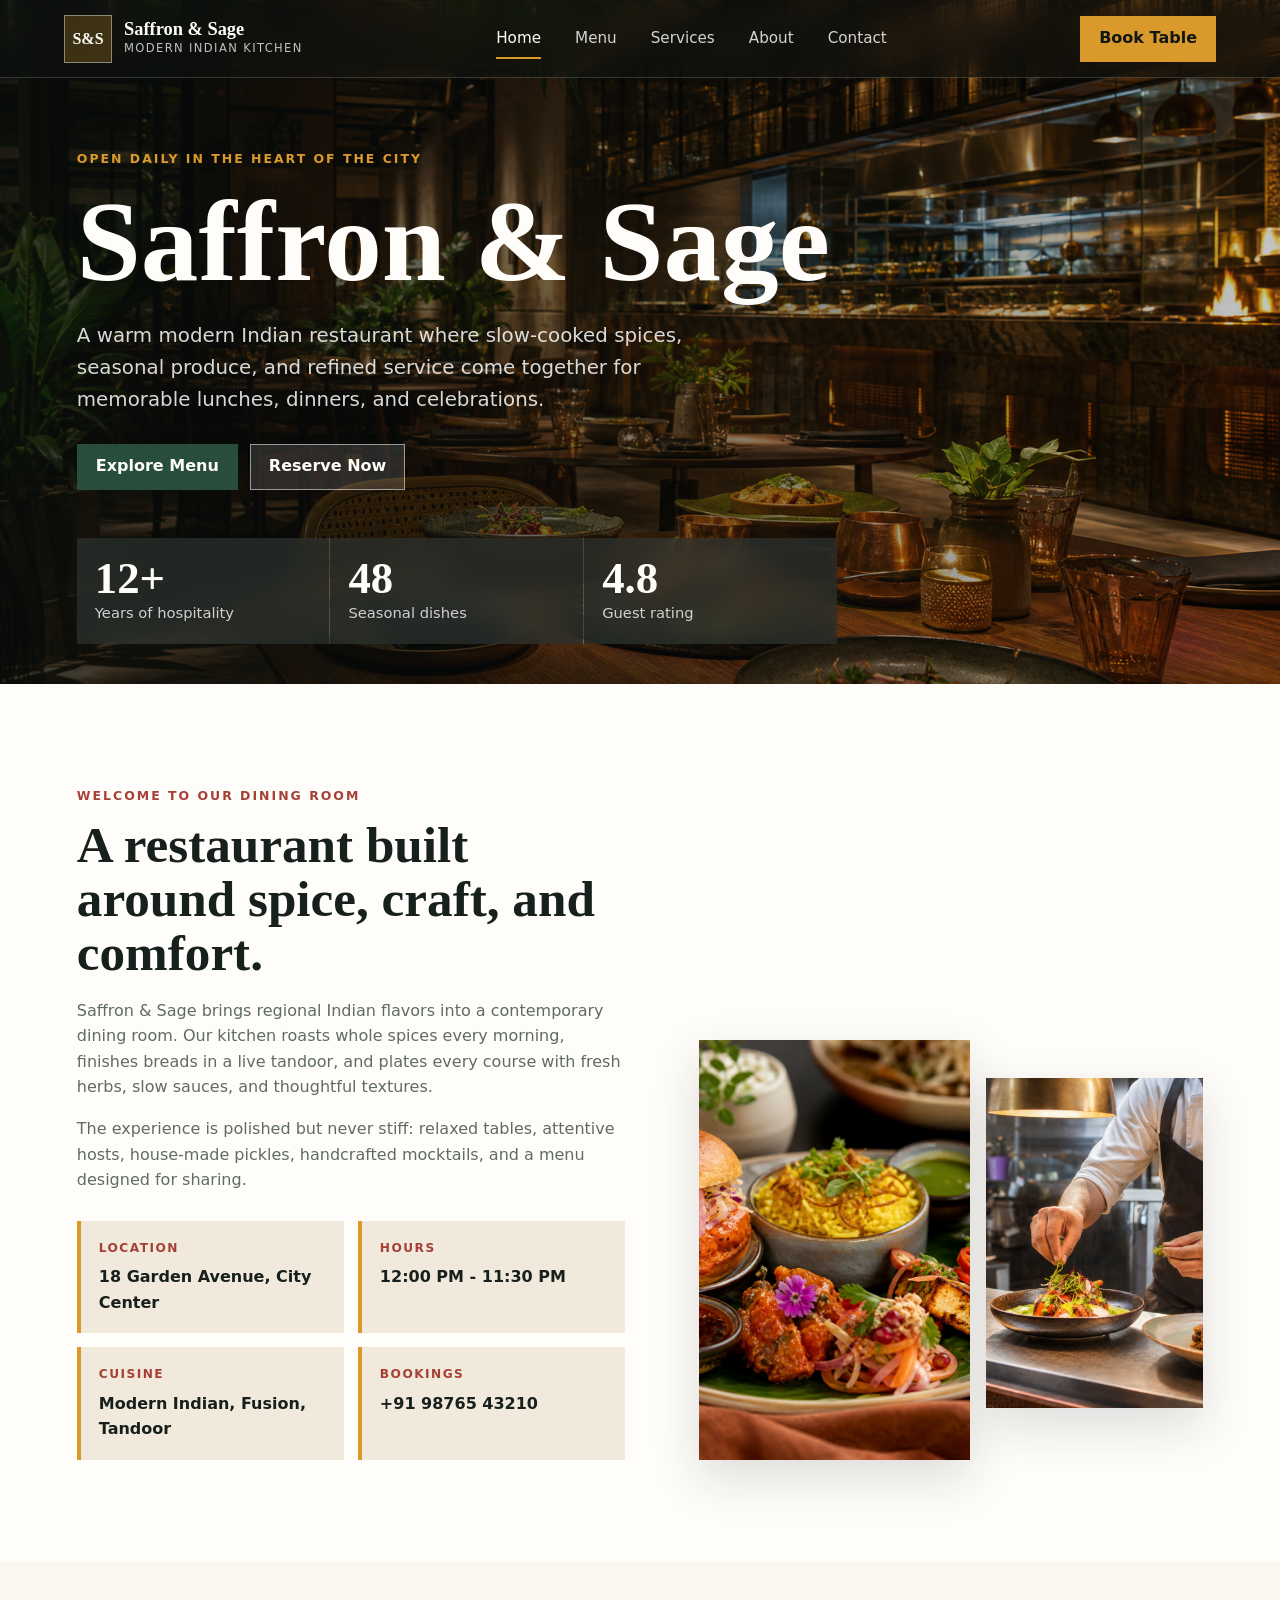
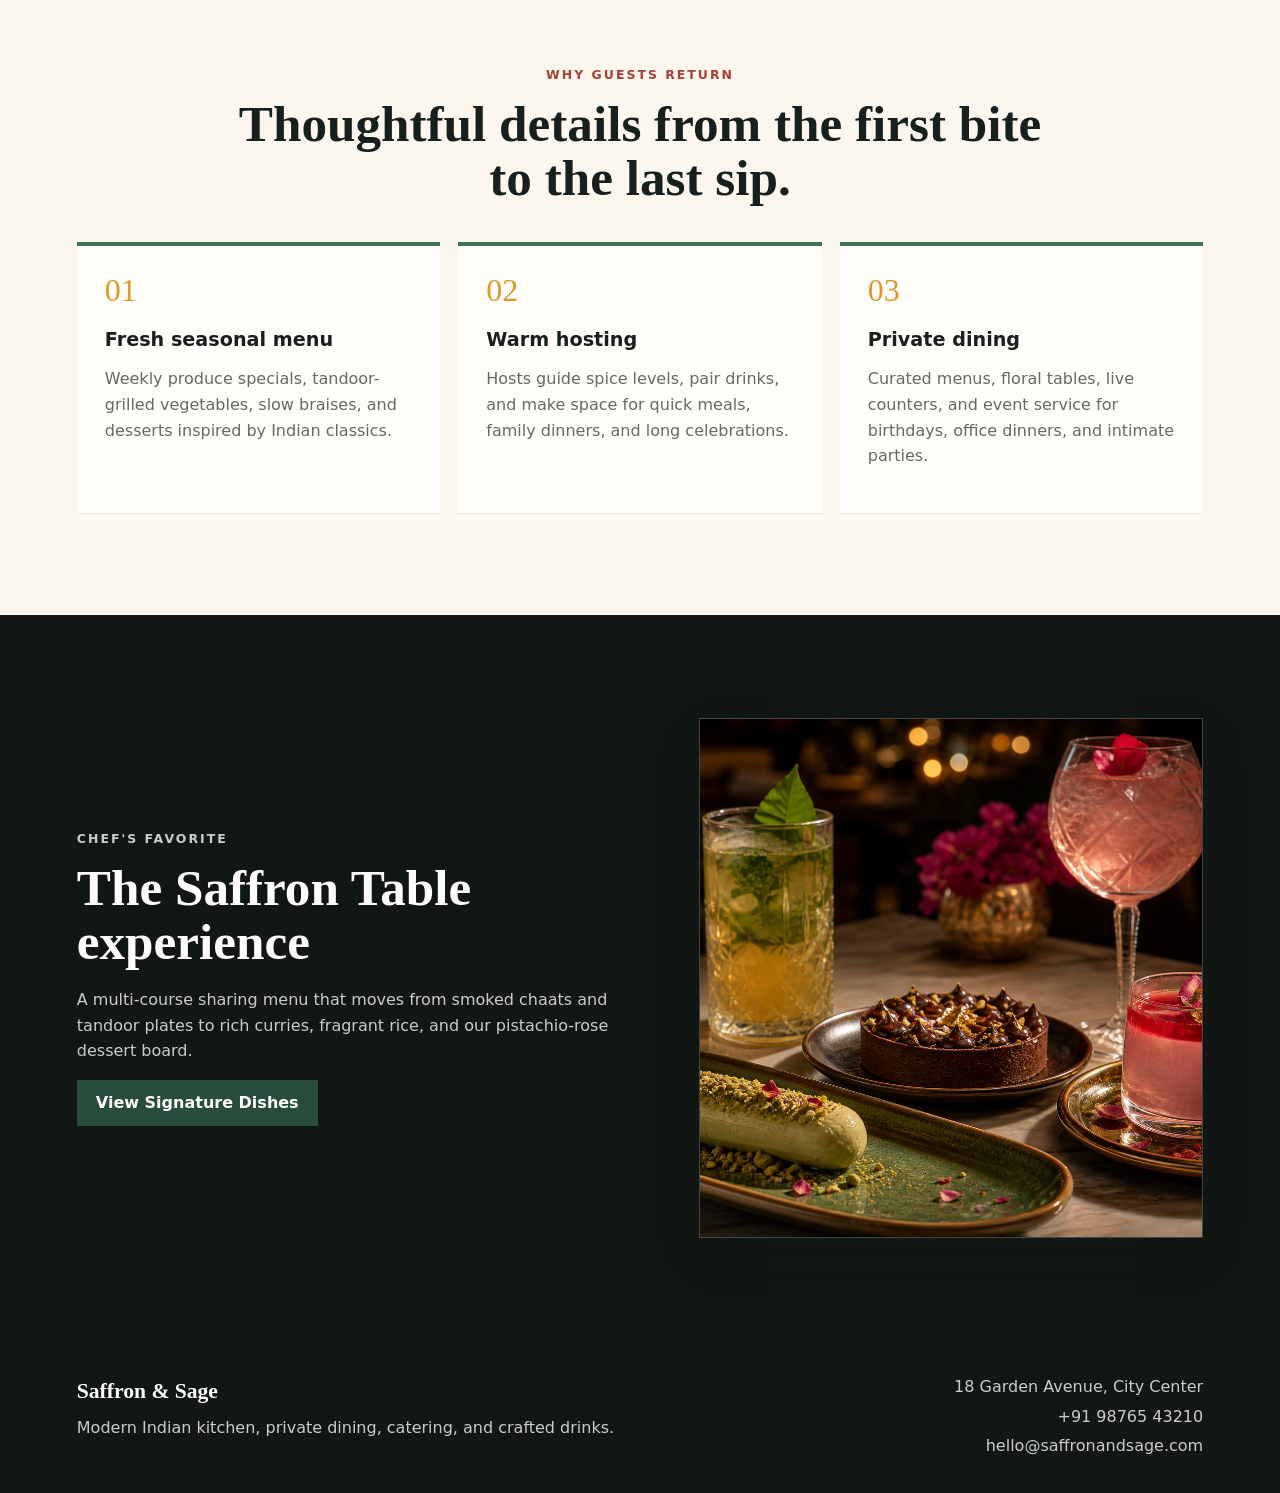
==== index.html @ b7a7b5e6 "Full website" ====
<!DOCTYPE html>
<html lang="en">
<head>
  <meta charset="UTF-8">
  <meta name="viewport" content="width=device-width, initial-scale=1.0">
  <title>Saffron &amp; Sage | Modern Indian Restaurant</title>
  <meta name="description" content="Saffron & Sage is a modern Indian fusion restaurant serving seasonal tasting menus, handcrafted mocktails, private dining, and warm hospitality.">
  <link rel="stylesheet" href="css/styles.css">
</head>
<body data-page="home">
  <header class="site-header">
    <a class="brand" href="index.html" aria-label="Saffron and Sage home">
      <span class="brand-mark">S&amp;S</span>
      <span class="brand-copy">
        <strong>Saffron &amp; Sage</strong>
        <small>Modern Indian Kitchen</small>
      </span>
    </a>
    <button class="nav-toggle" type="button" aria-label="Toggle navigation" aria-expanded="false" aria-controls="primary-nav">
      <span></span>
      <span></span>
      <span></span>
    </button>
    <nav class="primary-nav" id="primary-nav" aria-label="Primary navigation">
      <a href="index.html">Home</a>
      <a href="menu.html">Menu</a>
      <a href="service.html">Services</a>
      <a href="about.html">About</a>
      <a href="contact.html">Contact</a>
    </nav>
    <a class="header-cta" href="contact.html#reservation">Book Table</a>
  </header>

  <main>
    <section class="hero home-hero">
      <div class="hero-content">
        <p class="eyebrow">Open daily in the heart of the city</p>
        <h1>Saffron &amp; Sage</h1>
        <p class="hero-lede">A warm modern Indian restaurant where slow-cooked spices, seasonal produce, and refined service come together for memorable lunches, dinners, and celebrations.</p>
        <div class="hero-actions">
          <a class="button button-primary" href="menu.html">Explore Menu</a>
          <a class="button button-light" href="contact.html#reservation">Reserve Now</a>
        </div>
      </div>
      <div class="hero-facts" aria-label="Restaurant highlights">
        <div>
          <strong>12+</strong>
          <span>Years of hospitality</span>
        </div>
        <div>
          <strong>48</strong>
          <span>Seasonal dishes</span>
        </div>
        <div>
          <strong>4.8</strong>
          <span>Guest rating</span>
        </div>
      </div>
    </section>

    <section class="section intro-band">
      <div class="section-grid two-column">
        <div>
          <p class="eyebrow dark">Welcome to our dining room</p>
          <h2>A restaurant built around spice, craft, and comfort.</h2>
          <p>Saffron &amp; Sage brings regional Indian flavors into a contemporary dining room. Our kitchen roasts whole spices every morning, finishes breads in a live tandoor, and plates every course with fresh herbs, slow sauces, and thoughtful textures.</p>
          <p>The experience is polished but never stiff: relaxed tables, attentive hosts, house-made pickles, handcrafted mocktails, and a menu designed for sharing.</p>
          <div class="info-grid">
            <div>
              <span>Location</span>
              <strong>18 Garden Avenue, City Center</strong>
            </div>
            <div>
              <span>Hours</span>
              <strong>12:00 PM - 11:30 PM</strong>
            </div>
            <div>
              <span>Cuisine</span>
              <strong>Modern Indian, Fusion, Tandoor</strong>
            </div>
            <div>
              <span>Bookings</span>
              <strong>+91 98765 43210</strong>
            </div>
          </div>
        </div>
        <div class="photo-stack">
          <img src="assets/signature-platter.png" alt="Signature Indian fusion tasting platter on a restaurant table">
          <img src="assets/chef-service.png" alt="Chef plating dishes in the open kitchen">
        </div>
      </div>
    </section>

    <section class="section">
      <div class="section-heading">
        <p class="eyebrow dark">Why guests return</p>
        <h2>Thoughtful details from the first bite to the last sip.</h2>
      </div>
      <div class="feature-grid">
        <article class="feature-card">
          <span class="feature-number">01</span>
          <h3>Fresh seasonal menu</h3>
          <p>Weekly produce specials, tandoor-grilled vegetables, slow braises, and desserts inspired by Indian classics.</p>
        </article>
        <article class="feature-card">
          <span class="feature-number">02</span>
          <h3>Warm hosting</h3>
          <p>Hosts guide spice levels, pair drinks, and make space for quick meals, family dinners, and long celebrations.</p>
        </article>
        <article class="feature-card">
          <span class="feature-number">03</span>
          <h3>Private dining</h3>
          <p>Curated menus, floral tables, live counters, and event service for birthdays, office dinners, and intimate parties.</p>
        </article>
      </div>
    </section>

    <section class="section highlight-band">
      <div class="section-grid two-column center-y">
        <div>
          <p class="eyebrow">Chef's favorite</p>
          <h2>The Saffron Table experience</h2>
          <p>A multi-course sharing menu that moves from smoked chaats and tandoor plates to rich curries, fragrant rice, and our pistachio-rose dessert board.</p>
          <a class="button button-primary" href="menu.html#signature">View Signature Dishes</a>
        </div>
        <img class="wide-photo" src="assets/dessert-drinks.png" alt="Indian inspired dessert trio and crafted mocktails">
      </div>
    </section>
  </main>

  <footer class="site-footer">
    <div>
      <strong>Saffron &amp; Sage</strong>
      <p>Modern Indian kitchen, private dining, catering, and crafted drinks.</p>
    </div>
    <div>
      <span>18 Garden Avenue, City Center</span>
      <span>+91 98765 43210</span>
      <span>hello@saffronandsage.com</span>
    </div>
  </footer>

  <script src="js/script.js"></script>
</body>
</html>
---- css/styles.css ----
:root {
  --ink: #17201c;
  --muted: #5f6b64;
  --paper: #fbf7ef;
  --soft: #f1eadc;
  --stone: #d9d0c1;
  --green: #284d3c;
  --leaf: #3f735a;
  --saffron: #d99a2b;
  --tomato: #a64035;
  --charcoal: #111714;
  --white: #fffdfa;
  --shadow: 0 18px 45px rgba(18, 25, 21, 0.14);
}

* {
  box-sizing: border-box;
}

html {
  scroll-behavior: smooth;
}

body {
  margin: 0;
  font-family: Inter, ui-sans-serif, system-ui, -apple-system, BlinkMacSystemFont, "Segoe UI", sans-serif;
  color: var(--ink);
  background: var(--paper);
  line-height: 1.6;
}

body.nav-open {
  overflow: hidden;
}

img {
  display: block;
  max-width: 100%;
}

a {
  color: inherit;
  text-decoration: none;
}

.site-header {
  position: fixed;
  z-index: 20;
  top: 0;
  left: 0;
  right: 0;
  display: grid;
  grid-template-columns: auto 1fr auto;
  align-items: center;
  gap: 24px;
  min-height: 78px;
  padding: 14px clamp(20px, 5vw, 64px);
  color: var(--white);
  background: rgba(17, 23, 20, 0.42);
  border-bottom: 1px solid rgba(255, 255, 255, 0.16);
  backdrop-filter: blur(16px);
  transition: background 180ms ease, box-shadow 180ms ease;
}

.site-header.is-scrolled {
  background: rgba(17, 23, 20, 0.94);
  box-shadow: 0 12px 28px rgba(0, 0, 0, 0.22);
}

.brand {
  display: inline-flex;
  align-items: center;
  gap: 12px;
  min-width: 0;
}

.brand-mark {
  display: grid;
  place-items: center;
  width: 48px;
  height: 48px;
  border: 1px solid rgba(255, 255, 255, 0.42);
  background: rgba(217, 154, 43, 0.24);
  font-family: Georgia, "Times New Roman", serif;
  font-weight: 700;
  letter-spacing: 0;
}

.brand-copy {
  display: grid;
  gap: 0;
}

.brand-copy strong {
  font-family: Georgia, "Times New Roman", serif;
  font-size: 1.15rem;
  line-height: 1.1;
}

.brand-copy small {
  color: rgba(255, 255, 255, 0.74);
  font-size: 0.72rem;
  text-transform: uppercase;
  letter-spacing: 0.12em;
}

.primary-nav {
  display: flex;
  justify-content: center;
  gap: clamp(14px, 3vw, 34px);
  font-size: 0.95rem;
}

.primary-nav a {
  position: relative;
  padding: 8px 0;
  color: rgba(255, 255, 255, 0.82);
  transition: color 160ms ease;
}

.primary-nav a::after {
  content: "";
  position: absolute;
  left: 0;
  right: 0;
  bottom: 0;
  height: 2px;
  background: var(--saffron);
  transform: scaleX(0);
  transform-origin: center;
  transition: transform 160ms ease;
}

.primary-nav a:hover,
.primary-nav a[aria-current="page"] {
  color: var(--white);
}

.primary-nav a:hover::after,
.primary-nav a[aria-current="page"]::after {
  transform: scaleX(1);
}

.header-cta,
.button {
  display: inline-flex;
  align-items: center;
  justify-content: center;
  min-height: 46px;
  padding: 12px 18px;
  border: 1px solid transparent;
  font-weight: 700;
  line-height: 1.15;
  transition: transform 160ms ease, background 160ms ease, border-color 160ms ease;
}

.header-cta {
  color: var(--charcoal);
  background: var(--saffron);
}

.button:hover,
.header-cta:hover {
  transform: translateY(-2px);
}

.button-primary {
  color: var(--white);
  background: var(--green);
  border-color: var(--green);
}

.button-light {
  color: var(--white);
  background: rgba(255, 255, 255, 0.13);
  border-color: rgba(255, 255, 255, 0.52);
}

.nav-toggle {
  display: none;
  width: 46px;
  height: 46px;
  padding: 0;
  border: 1px solid rgba(255, 255, 255, 0.35);
  background: rgba(255, 255, 255, 0.08);
}

.nav-toggle span {
  display: block;
  width: 20px;
  height: 2px;
  margin: 5px auto;
  background: var(--white);
  transition: transform 160ms ease, opacity 160ms ease;
}

.hero,
.sub-hero {
  position: relative;
  display: grid;
  align-items: end;
  min-height: 76vh;
  padding: 128px clamp(20px, 6vw, 84px) 40px;
  overflow: hidden;
  color: var(--white);
  background-color: var(--charcoal);
  background-size: cover;
  background-position: center;
}

.home-hero {
  grid-template-rows: 1fr auto;
  background-image:
    linear-gradient(90deg, rgba(9, 13, 11, 0.82) 0%, rgba(9, 13, 11, 0.58) 44%, rgba(9, 13, 11, 0.24) 100%),
    url("../assets/hero-restaurant.png");
}

.menu-hero {
  background-image:
    linear-gradient(90deg, rgba(9, 13, 11, 0.78), rgba(9, 13, 11, 0.36)),
    url("../assets/signature-platter.png");
}

.service-hero {
  background-image:
    linear-gradient(90deg, rgba(9, 13, 11, 0.78), rgba(9, 13, 11, 0.32)),
    url("../assets/chef-service.png");
}

.about-hero {
  background-image:
    linear-gradient(90deg, rgba(9, 13, 11, 0.78), rgba(9, 13, 11, 0.28)),
    url("../assets/hero-restaurant.png");
}

.contact-hero {
  background-image:
    linear-gradient(90deg, rgba(9, 13, 11, 0.78), rgba(9, 13, 11, 0.28)),
    url("../assets/dessert-drinks.png");
}

.sub-hero {
  min-height: 54vh;
}

.hero-content,
.sub-hero > div {
  max-width: 760px;
}

.eyebrow {
  margin: 0 0 12px;
  color: var(--saffron);
  font-size: 0.78rem;
  font-weight: 800;
  letter-spacing: 0.16em;
  text-transform: uppercase;
}

.eyebrow.dark {
  color: var(--tomato);
}

h1,
h2,
h3,
p {
  overflow-wrap: anywhere;
}

h1,
h2,
h3 {
  margin-top: 0;
  line-height: 1.05;
}

h1 {
  margin-bottom: 18px;
  font-family: Georgia, "Times New Roman", serif;
  font-size: clamp(3.1rem, 9vw, 7.4rem);
  letter-spacing: 0;
}

.sub-hero h1 {
  font-size: clamp(2.8rem, 7vw, 5.6rem);
}

h2 {
  margin-bottom: 18px;
  font-family: Georgia, "Times New Roman", serif;
  font-size: clamp(2rem, 4vw, 3.6rem);
  letter-spacing: 0;
}

h3 {
  margin-bottom: 10px;
  font-size: 1.2rem;
}

.hero-lede,
.sub-hero p:last-child {
  max-width: 660px;
  margin: 0 0 28px;
  color: rgba(255, 255, 255, 0.84);
  font-size: clamp(1rem, 2vw, 1.24rem);
}

.hero-actions {
  display: flex;
  flex-wrap: wrap;
  gap: 12px;
}

.hero-facts {
  display: grid;
  grid-template-columns: repeat(3, minmax(0, 1fr));
  gap: 1px;
  width: min(760px, 100%);
  margin-top: 48px;
  background: rgba(255, 255, 255, 0.22);
}

.hero-facts div {
  padding: 18px;
  background: rgba(17, 23, 20, 0.62);
  backdrop-filter: blur(12px);
}

.hero-facts strong {
  display: block;
  font-family: Georgia, "Times New Roman", serif;
  font-size: clamp(1.7rem, 5vw, 2.8rem);
  line-height: 1;
}

.hero-facts span {
  color: rgba(255, 255, 255, 0.78);
  font-size: 0.92rem;
}

.section {
  padding: clamp(64px, 8vw, 108px) clamp(20px, 6vw, 84px);
}

.section-grid {
  width: min(1180px, 100%);
  margin: 0 auto;
}

.two-column {
  display: grid;
  grid-template-columns: minmax(0, 1fr) minmax(340px, 0.92fr);
  gap: clamp(34px, 6vw, 74px);
}

.center-y {
  align-items: center;
}

.intro-band,
.split-band {
  background: var(--white);
}

.section p {
  color: var(--muted);
}

.section-heading {
  width: min(840px, 100%);
  margin: 0 auto 38px;
  text-align: center;
}

.compact-heading {
  margin-bottom: 24px;
}

.info-grid,
.contact-list {
  display: grid;
  grid-template-columns: repeat(2, minmax(0, 1fr));
  gap: 14px;
  margin-top: 28px;
}

.info-grid div,
.contact-list div {
  padding: 18px;
  background: var(--soft);
  border-left: 4px solid var(--saffron);
}

.info-grid span,
.contact-list span,
.menu-card span {
  display: block;
  margin-bottom: 6px;
  color: var(--tomato);
  font-size: 0.76rem;
  font-weight: 800;
  letter-spacing: 0.12em;
  text-transform: uppercase;
}

.photo-stack {
  display: grid;
  grid-template-columns: 1fr 0.8fr;
  align-items: end;
  gap: 16px;
  min-height: 470px;
}

.photo-stack img,
.wide-photo,
.menu-feature img {
  width: 100%;
  object-fit: cover;
  box-shadow: var(--shadow);
}

.photo-stack img:first-child {
  height: 420px;
}

.photo-stack img:last-child {
  height: 330px;
  margin-bottom: 52px;
}

.wide-photo {
  height: min(520px, 62vw);
}

.feature-grid,
.service-grid {
  display: grid;
  grid-template-columns: repeat(3, minmax(0, 1fr));
  gap: 18px;
  width: min(1180px, 100%);
  margin: 0 auto;
}

.feature-card,
.service-card,
.menu-card,
.reservation-form {
  background: var(--white);
  box-shadow: 0 1px 0 rgba(23, 32, 28, 0.08);
}

.feature-card,
.service-card {
  min-height: 260px;
  padding: 28px;
  border-top: 4px solid var(--leaf);
}

.feature-number,
.service-card span,
.timeline span {
  display: inline-block;
  margin-bottom: 24px;
  color: var(--saffron);
  font-family: Georgia, "Times New Roman", serif;
  font-size: 2rem;
  line-height: 1;
}

.highlight-band {
  color: var(--white);
  background: var(--charcoal);
}

.highlight-band p {
  color: rgba(255, 255, 255, 0.78);
}

.highlight-band .wide-photo {
  border: 1px solid rgba(255, 255, 255, 0.2);
}

.menu-feature {
  display: grid;
  grid-template-columns: minmax(320px, 0.95fr) minmax(0, 1fr);
  gap: clamp(26px, 5vw, 58px);
  align-items: center;
  width: min(1040px, 100%);
  margin: 0 auto;
  padding: 22px;
  background: var(--white);
}

.menu-feature img {
  height: 390px;
}

.menu-feature strong {
  color: var(--tomato);
  font-size: 1.45rem;
}

.menu-section {
  background: var(--white);
}

.menu-filters {
  display: flex;
  flex-wrap: wrap;
  justify-content: center;
  gap: 10px;
  margin-bottom: 30px;
}

.filter-button {
  min-height: 42px;
  padding: 10px 16px;
  color: var(--green);
  background: transparent;
  border: 1px solid var(--stone);
  font-weight: 800;
  cursor: pointer;
  transition: background 160ms ease, color 160ms ease, border-color 160ms ease;
}

.filter-button.is-active,
.filter-button:hover {
  color: var(--white);
  background: var(--green);
  border-color: var(--green);
}

.menu-grid {
  display: grid;
  grid-template-columns: repeat(2, minmax(0, 1fr));
  gap: 16px;
  width: min(1080px, 100%);
  margin: 0 auto;
}

.menu-card {
  display: flex;
  justify-content: space-between;
  gap: 20px;
  min-height: 172px;
  padding: 24px;
  border: 1px solid rgba(23, 32, 28, 0.08);
}

.menu-card.is-hidden {
  display: none;
}

.menu-card strong {
  flex: 0 0 auto;
  color: var(--green);
  font-size: 1.05rem;
}

.values-band {
  background: var(--white);
}

.value-list,
.timeline {
  display: grid;
  grid-template-columns: repeat(3, minmax(0, 1fr));
  gap: 1px;
  width: min(1100px, 100%);
  margin: 0 auto;
  background: var(--stone);
}

.value-list article,
.timeline div {
  padding: 28px;
  background: var(--paper);
}

.timeline {
  grid-template-columns: repeat(4, minmax(0, 1fr));
}

.timeline div {
  background: var(--white);
}

.clean-list {
  display: grid;
  gap: 10px;
  padding: 0;
  margin: 22px 0 26px;
  list-style: none;
}

.clean-list li {
  position: relative;
  padding-left: 22px;
}

.clean-list li::before {
  content: "";
  position: absolute;
  left: 0;
  top: 0.65em;
  width: 8px;
  height: 8px;
  background: var(--saffron);
}

.contact-layout {
  display: grid;
  grid-template-columns: minmax(320px, 0.88fr) minmax(0, 1.12fr);
  gap: clamp(28px, 5vw, 58px);
  width: min(1180px, 100%);
  margin: 0 auto;
}

.map-panel {
  position: relative;
  min-height: 280px;
  margin-top: 22px;
  overflow: hidden;
  background:
    linear-gradient(135deg, rgba(40, 77, 60, 0.2), rgba(217, 154, 43, 0.2)),
    var(--soft);
}

.map-line {
  position: absolute;
  background: rgba(40, 77, 60, 0.28);
}

.map-line.horizontal {
  left: -20px;
  right: -20px;
  height: 22px;
  transform: rotate(-11deg);
}

.map-line.horizontal.one {
  top: 70px;
}

.map-line.horizontal.two {
  bottom: 62px;
  transform: rotate(8deg);
}

.map-line.vertical {
  top: -20px;
  bottom: -20px;
  width: 20px;
  transform: rotate(24deg);
}

.map-line.vertical.one {
  left: 28%;
}

.map-line.vertical.two {
  right: 22%;
  transform: rotate(-18deg);
}

.map-pin {
  position: absolute;
  left: 50%;
  top: 50%;
  display: grid;
  place-items: center;
  width: 70px;
  height: 70px;
  color: var(--white);
  background: var(--tomato);
  border: 6px solid var(--white);
  box-shadow: var(--shadow);
  transform: translate(-50%, -50%);
}

.map-pin span {
  font-family: Georgia, "Times New Roman", serif;
  font-weight: 800;
}

.reservation-form {
  padding: clamp(26px, 4vw, 42px);
}

.form-grid {
  display: grid;
  grid-template-columns: repeat(2, minmax(0, 1fr));
  gap: 16px;
}

label {
  display: grid;
  gap: 8px;
  color: var(--ink);
  font-weight: 800;
}

label span {
  font-size: 0.9rem;
}

input,
select,
textarea {
  width: 100%;
  min-height: 48px;
  padding: 12px 13px;
  color: var(--ink);
  background: var(--paper);
  border: 1px solid var(--stone);
  border-radius: 0;
  font: inherit;
}

textarea {
  resize: vertical;
}

input:focus,
select:focus,
textarea:focus {
  outline: 2px solid rgba(217, 154, 43, 0.45);
  border-color: var(--saffron);
}

.full-field {
  grid-column: 1 / -1;
}

.reservation-form .button {
  margin-top: 18px;
  cursor: pointer;
}

.form-message {
  min-height: 24px;
  margin: 14px 0 0;
  font-weight: 800;
}

.form-message.is-error {
  color: var(--tomato);
}

.form-message.is-success {
  color: var(--green);
}

.site-footer {
  display: grid;
  grid-template-columns: minmax(0, 1fr) auto;
  gap: 24px;
  padding: 34px clamp(20px, 6vw, 84px);
  color: rgba(255, 255, 255, 0.78);
  background: var(--charcoal);
}

.site-footer strong {
  display: block;
  margin-bottom: 6px;
  color: var(--white);
  font-family: Georgia, "Times New Roman", serif;
  font-size: 1.35rem;
}

.site-footer p {
  margin: 0;
}

.site-footer div:last-child {
  display: grid;
  gap: 4px;
  text-align: right;
}

@media (max-width: 980px) {
  .site-header {
    grid-template-columns: auto auto;
  }

  .primary-nav,
  .header-cta {
    display: none;
  }

  .nav-toggle {
    display: block;
    justify-self: end;
  }

  body.nav-open .primary-nav {
    position: fixed;
    left: 16px;
    right: 16px;
    top: 88px;
    display: grid;
    gap: 0;
    padding: 14px;
    background: rgba(17, 23, 20, 0.98);
    box-shadow: var(--shadow);
  }

  body.nav-open .primary-nav a {
    padding: 14px 8px;
  }

  body.nav-open .nav-toggle span:first-child {
    transform: translateY(7px) rotate(45deg);
  }

  body.nav-open .nav-toggle span:nth-child(2) {
    opacity: 0;
  }

  body.nav-open .nav-toggle span:last-child {
    transform: translateY(-7px) rotate(-45deg);
  }

  .two-column,
  .menu-feature,
  .contact-layout {
    grid-template-columns: 1fr;
  }

  .feature-grid,
  .service-grid {
    grid-template-columns: repeat(2, minmax(0, 1fr));
  }

  .value-list,
  .timeline {
    grid-template-columns: 1fr 1fr;
  }
}

@media (max-width: 700px) {
  .site-header {
    min-height: 72px;
    padding: 12px 16px;
  }

  .brand-mark {
    width: 42px;
    height: 42px;
  }

  .brand-copy small {
    display: none;
  }

  .hero,
  .sub-hero {
    min-height: 68vh;
    padding: 110px 18px 28px;
  }

  .sub-hero {
    min-height: 46vh;
  }

  .hero-facts {
    grid-template-columns: 1fr;
    margin-top: 34px;
  }

  .section {
    padding: 54px 18px;
  }

  .info-grid,
  .contact-list,
  .form-grid,
  .menu-grid,
  .feature-grid,
  .service-grid,
  .value-list,
  .timeline {
    grid-template-columns: 1fr;
  }

  .photo-stack {
    grid-template-columns: 1fr;
    min-height: auto;
  }

  .photo-stack img:first-child,
  .photo-stack img:last-child,
  .wide-photo,
  .menu-feature img {
    height: 300px;
    margin: 0;
  }

  .menu-card {
    flex-direction: column;
    min-height: 0;
  }

  .site-footer {
    grid-template-columns: 1fr;
  }

  .site-footer div:last-child {
    text-align: left;
  }
}
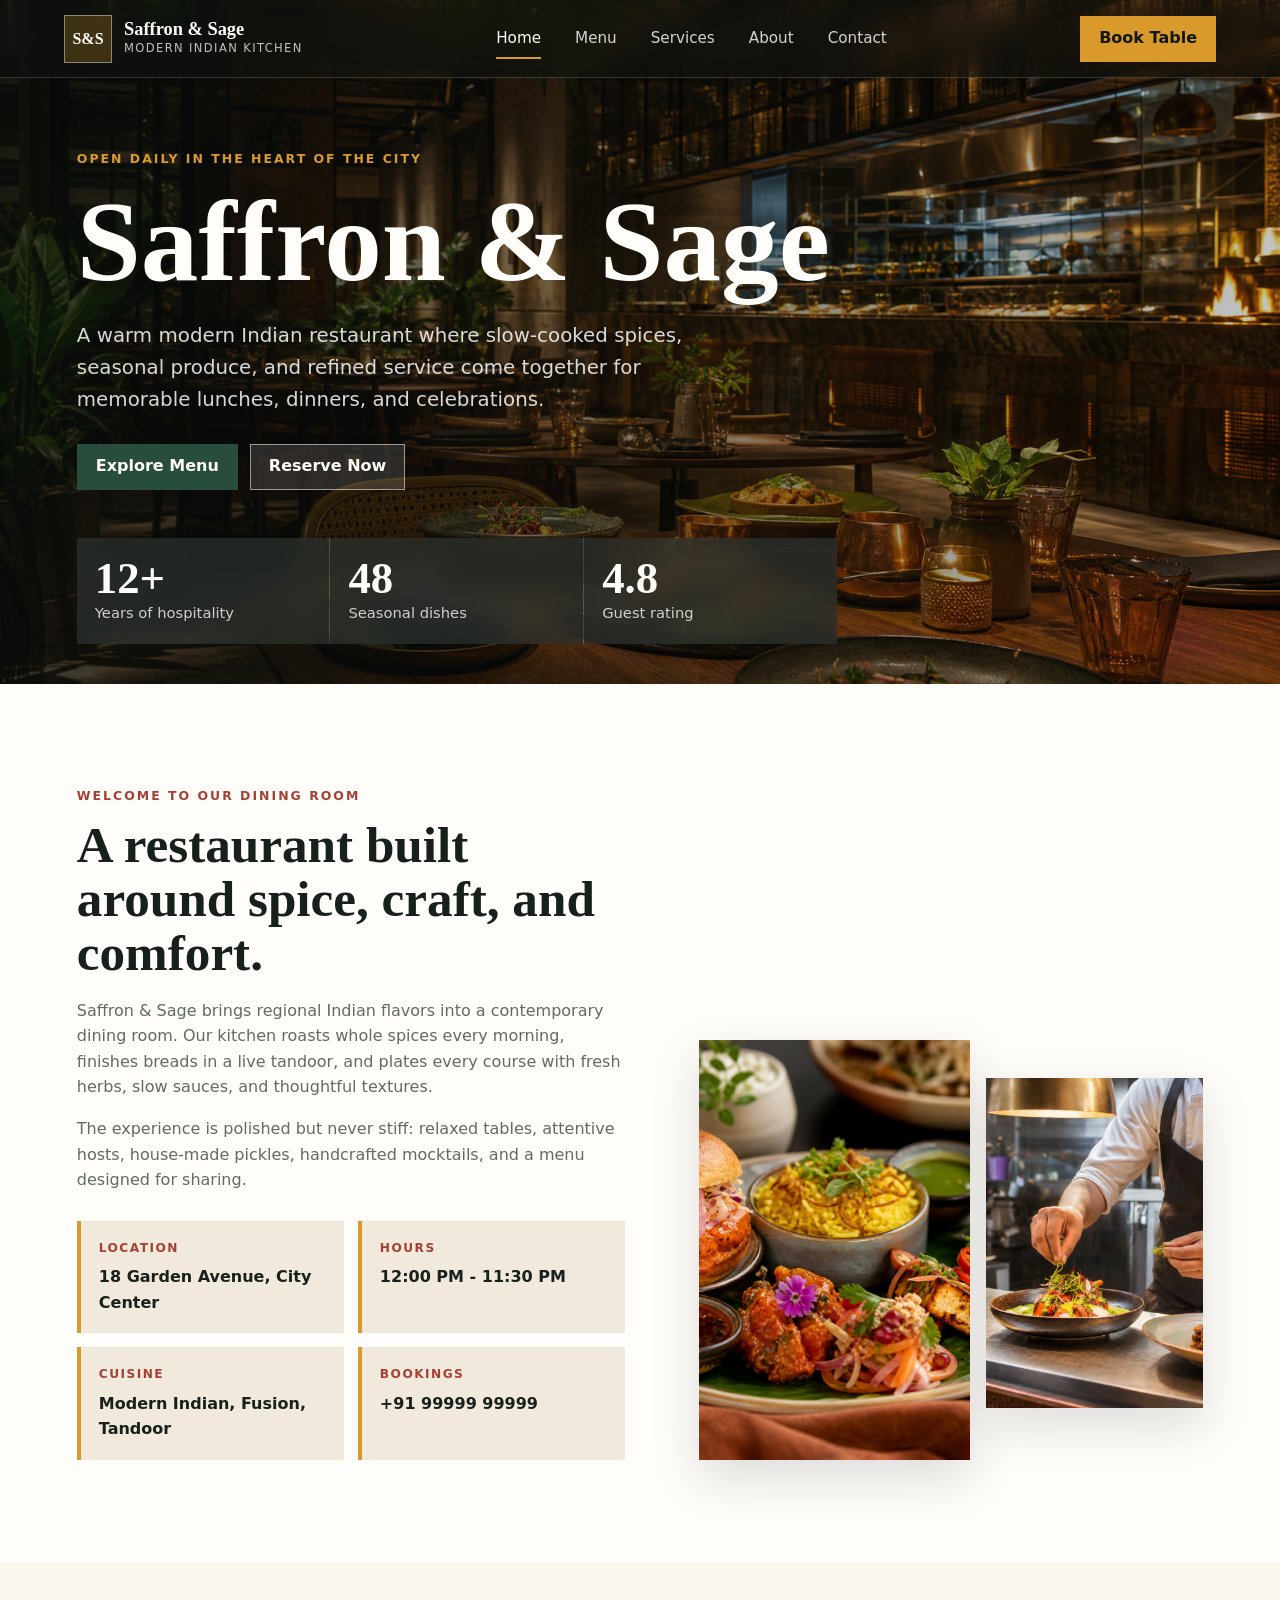
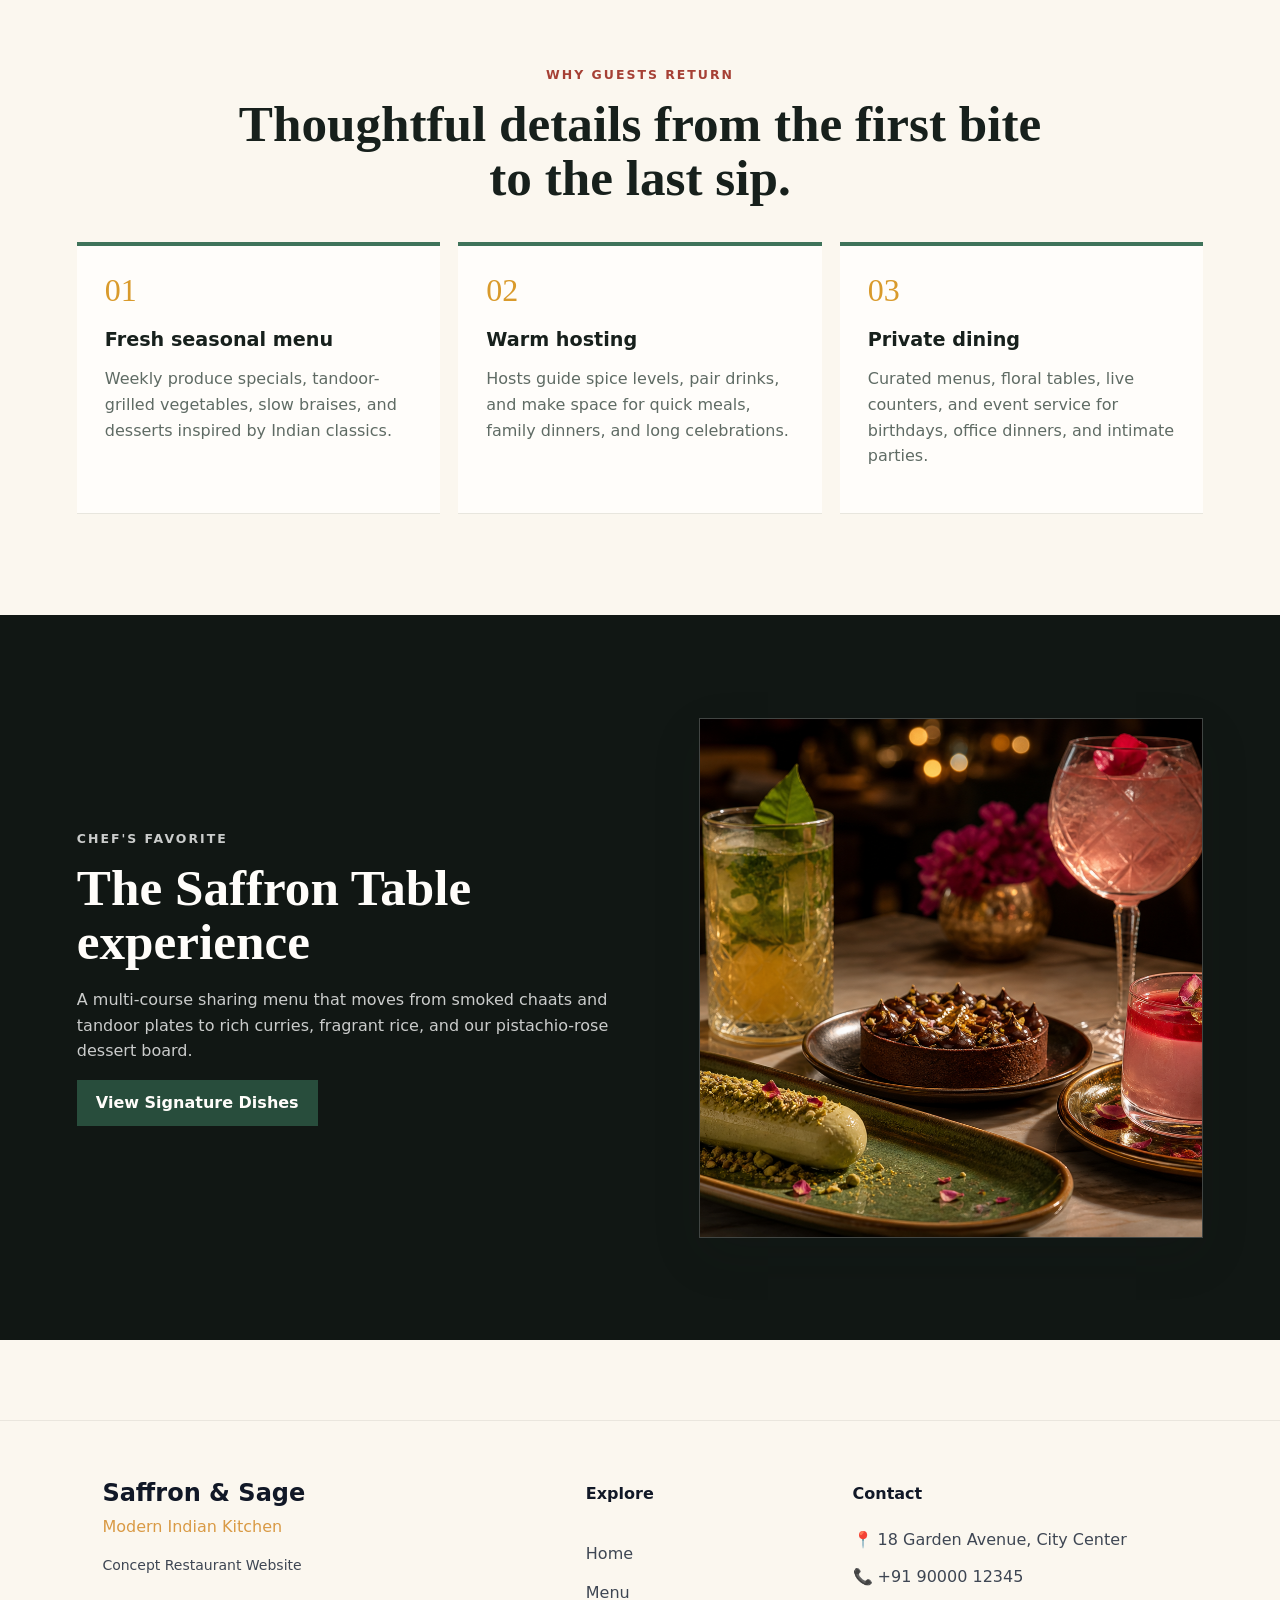
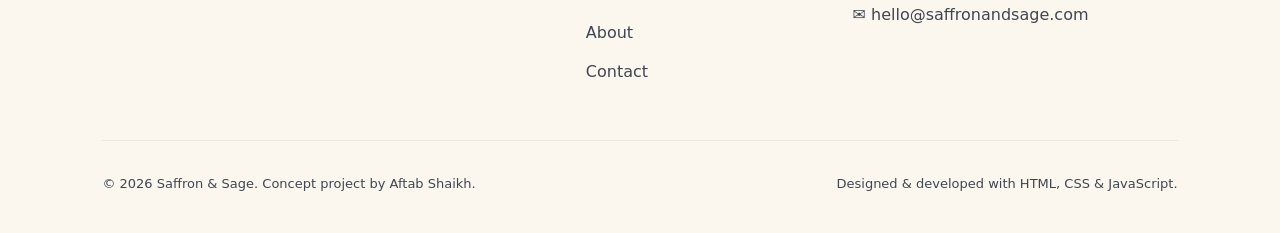
==== commit 6e8fa2b5: "updated" ====
--- a/index.html
+++ b/index.html
@@ -80,7 +80,7 @@
             </div>
             <div>
               <span>Bookings</span>
-              <strong>+91 98765 43210</strong>
+              <strong>+91 99999 99999</strong>
             </div>
           </div>
         </div>
@@ -129,16 +129,36 @@
   </main>
 
   <footer class="site-footer">
-    <div>
-      <strong>Saffron &amp; Sage</strong>
-      <p>Modern Indian kitchen, private dining, catering, and crafted drinks.</p>
+  <div class="footer-container">
+
+    <div class="footer-brand">
+      <h3>Saffron & Sage</h3>
+      <p>Modern Indian Kitchen</p>
+      <span>Concept Restaurant Website</span>
     </div>
-    <div>
-      <span>18 Garden Avenue, City Center</span>
-      <span>+91 98765 43210</span>
-      <span>hello@saffronandsage.com</span>
+
+    <div class="footer-links">
+      <h4>Explore</h4>
+      <a href="#home">Home</a>
+      <a href="#menu">Menu</a>
+      <a href="#about">About</a>
+      <a href="#contact">Contact</a>
     </div>
-  </footer>
+
+    <div class="footer-contact">
+      <h4>Contact</h4>
+      <p>📍 18 Garden Avenue, City Center</p>
+      <p>📞 +91 90000 12345</p>
+      <p>✉ hello@saffronandsage.com</p>
+    </div>
+
+  </div>
+
+  <div class="footer-bottom">
+    <p>© 2026 Saffron & Sage. Concept project by Aftab Shaikh.</p>
+    <p>Designed & developed with HTML, CSS & JavaScript.</p>
+  </div>
+</footer>
 
   <script src="js/script.js"></script>
 </body>
--- a/css/styles.css
+++ b/css/styles.css
@@ -753,30 +753,95 @@
 }
 
 .site-footer {
-  display: grid;
-  grid-template-columns: minmax(0, 1fr) auto;
-  gap: 24px;
-  padding: 34px clamp(20px, 6vw, 84px);
-  color: rgba(255, 255, 255, 0.78);
-  background: var(--charcoal);
-}
-
-.site-footer strong {
-  display: block;
-  margin-bottom: 6px;
-  color: var(--white);
-  font-family: Georgia, "Times New Roman", serif;
-  font-size: 1.35rem;
-}
-
-.site-footer p {
-  margin: 0;
-}
-
-.site-footer div:last-child {
-  display: grid;
-  gap: 4px;
-  text-align: right;
+  margin-top: 80px;
+  padding: 60px 8% 25px;
+  background: #fbf7ef;
+  border-top: 1px solid rgba(40, 35, 30, 0.08);
+  color: #111827;
+}
+
+.footer-container {
+  max-width: 1200px;
+  margin: 0 auto;
+
+  display: grid;
+  grid-template-columns: 2fr 1fr 1.5fr;
+  gap: 50px;
+}
+
+.footer-brand h3 {
+  margin: 0 0 8px;
+  color: #111827;
+  font-size: 24px;
+}
+
+.footer-brand p {
+  margin: 0 0 12px;
+  color: #d99a45;
+}
+
+.footer-brand span {
+  color: #3e4653;
+  font-size: 14px;
+}
+
+.footer-links h4,
+.footer-contact h4 {
+  margin: 0 0 20px;
+  color: #111827;
+  font-size: 16px;
+}
+
+.footer-links {
+  display: flex;
+  flex-direction: column;
+  gap: 14px;
+}
+
+.footer-links a {
+  color: #3e4653;
+  text-decoration: none;
+  transition: color 0.2s ease;
+}
+
+.footer-links a:hover {
+  color: #d99a45;
+}
+
+.footer-contact {
+  color: #3e4653;
+}
+
+.footer-contact p {
+  margin: 0 0 12px;
+  line-height: 1.6;
+}
+
+.footer-bottom {
+  max-width: 1200px;
+  margin: 55px auto 0;
+  padding-top: 20px;
+
+  border-top: 1px solid rgba(40, 35, 30, 0.08);
+
+  display: flex;
+  justify-content: space-between;
+  gap: 20px;
+
+  color: #3e4653;
+  font-size: 13px;
+}
+
+@media (max-width: 768px) {
+  .footer-container {
+    grid-template-columns: 1fr;
+    gap: 35px;
+  }
+
+  .footer-bottom {
+    flex-direction: column;
+    gap: 8px;
+  }
 }
 
 @media (max-width: 980px) {
@@ -901,12 +966,4 @@
     flex-direction: column;
     min-height: 0;
   }
-
-  .site-footer {
-    grid-template-columns: 1fr;
-  }
-
-  .site-footer div:last-child {
-    text-align: left;
-  }
-}
+}
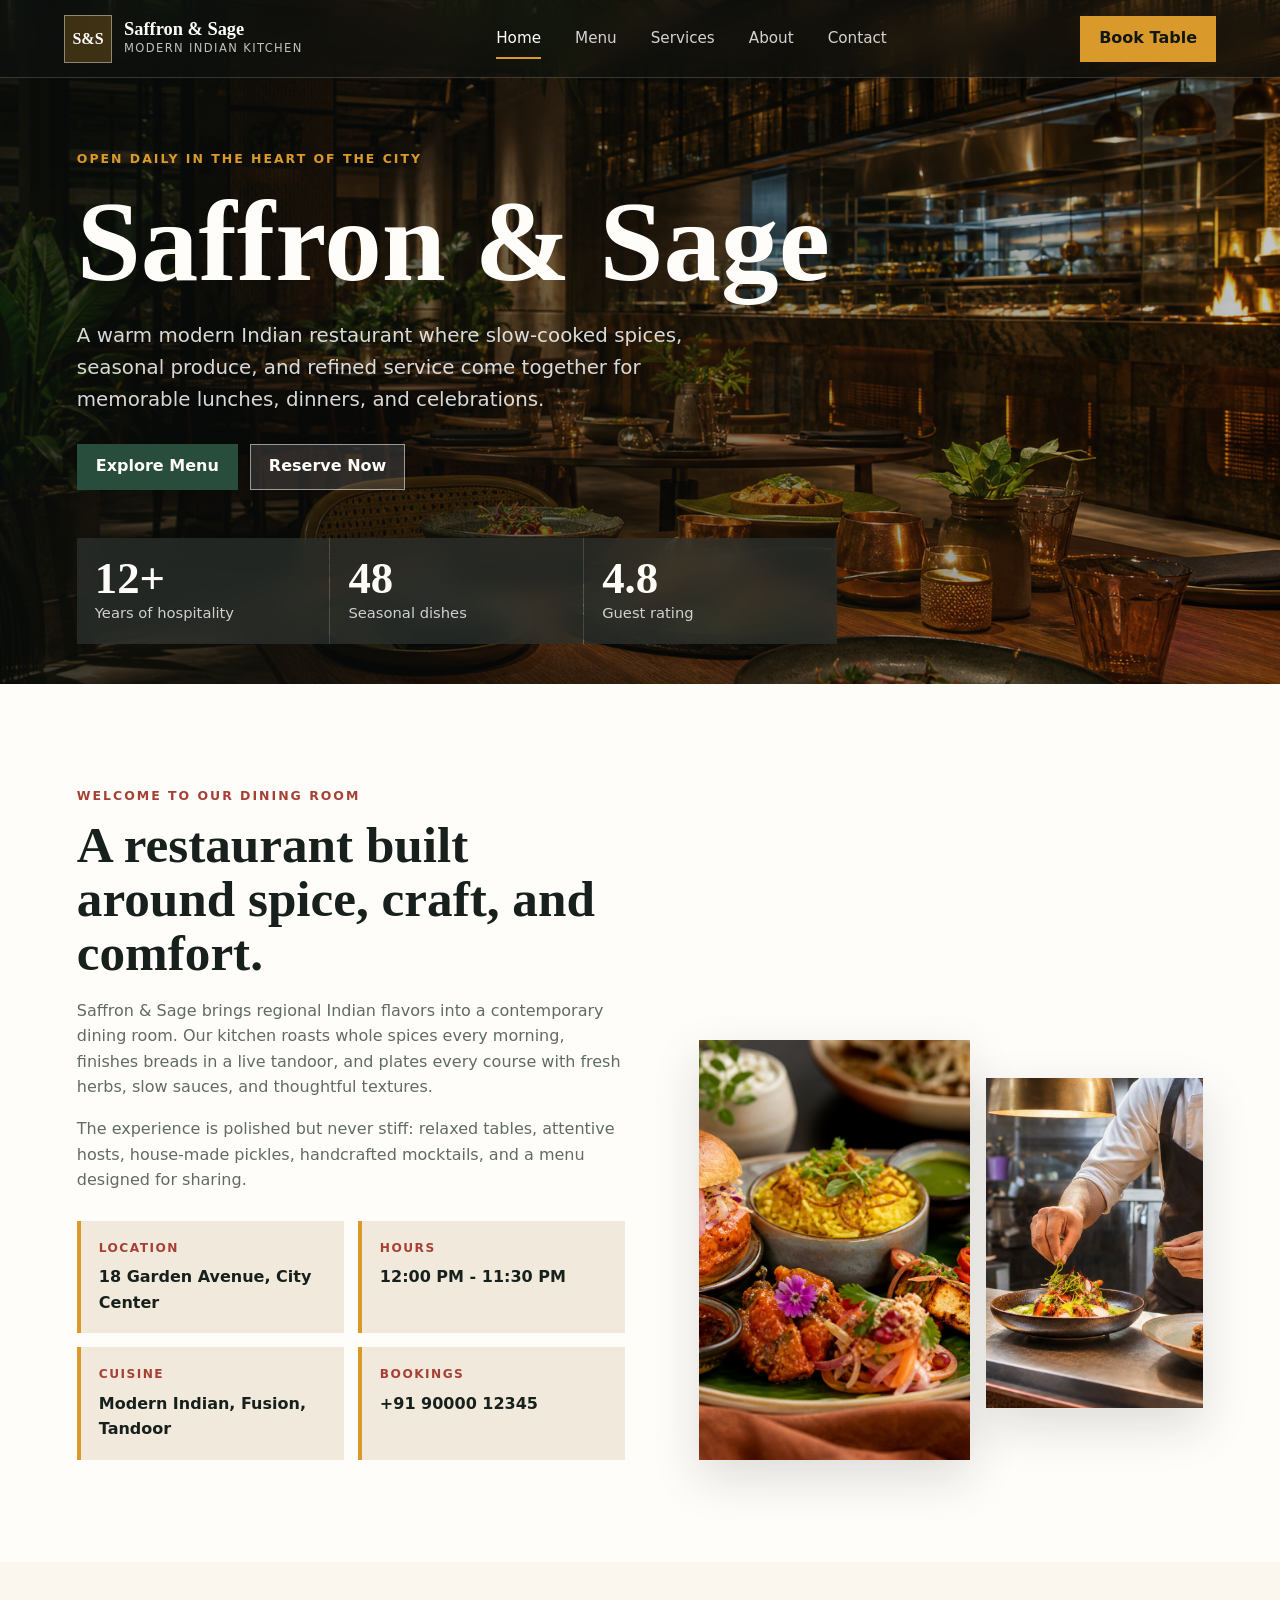
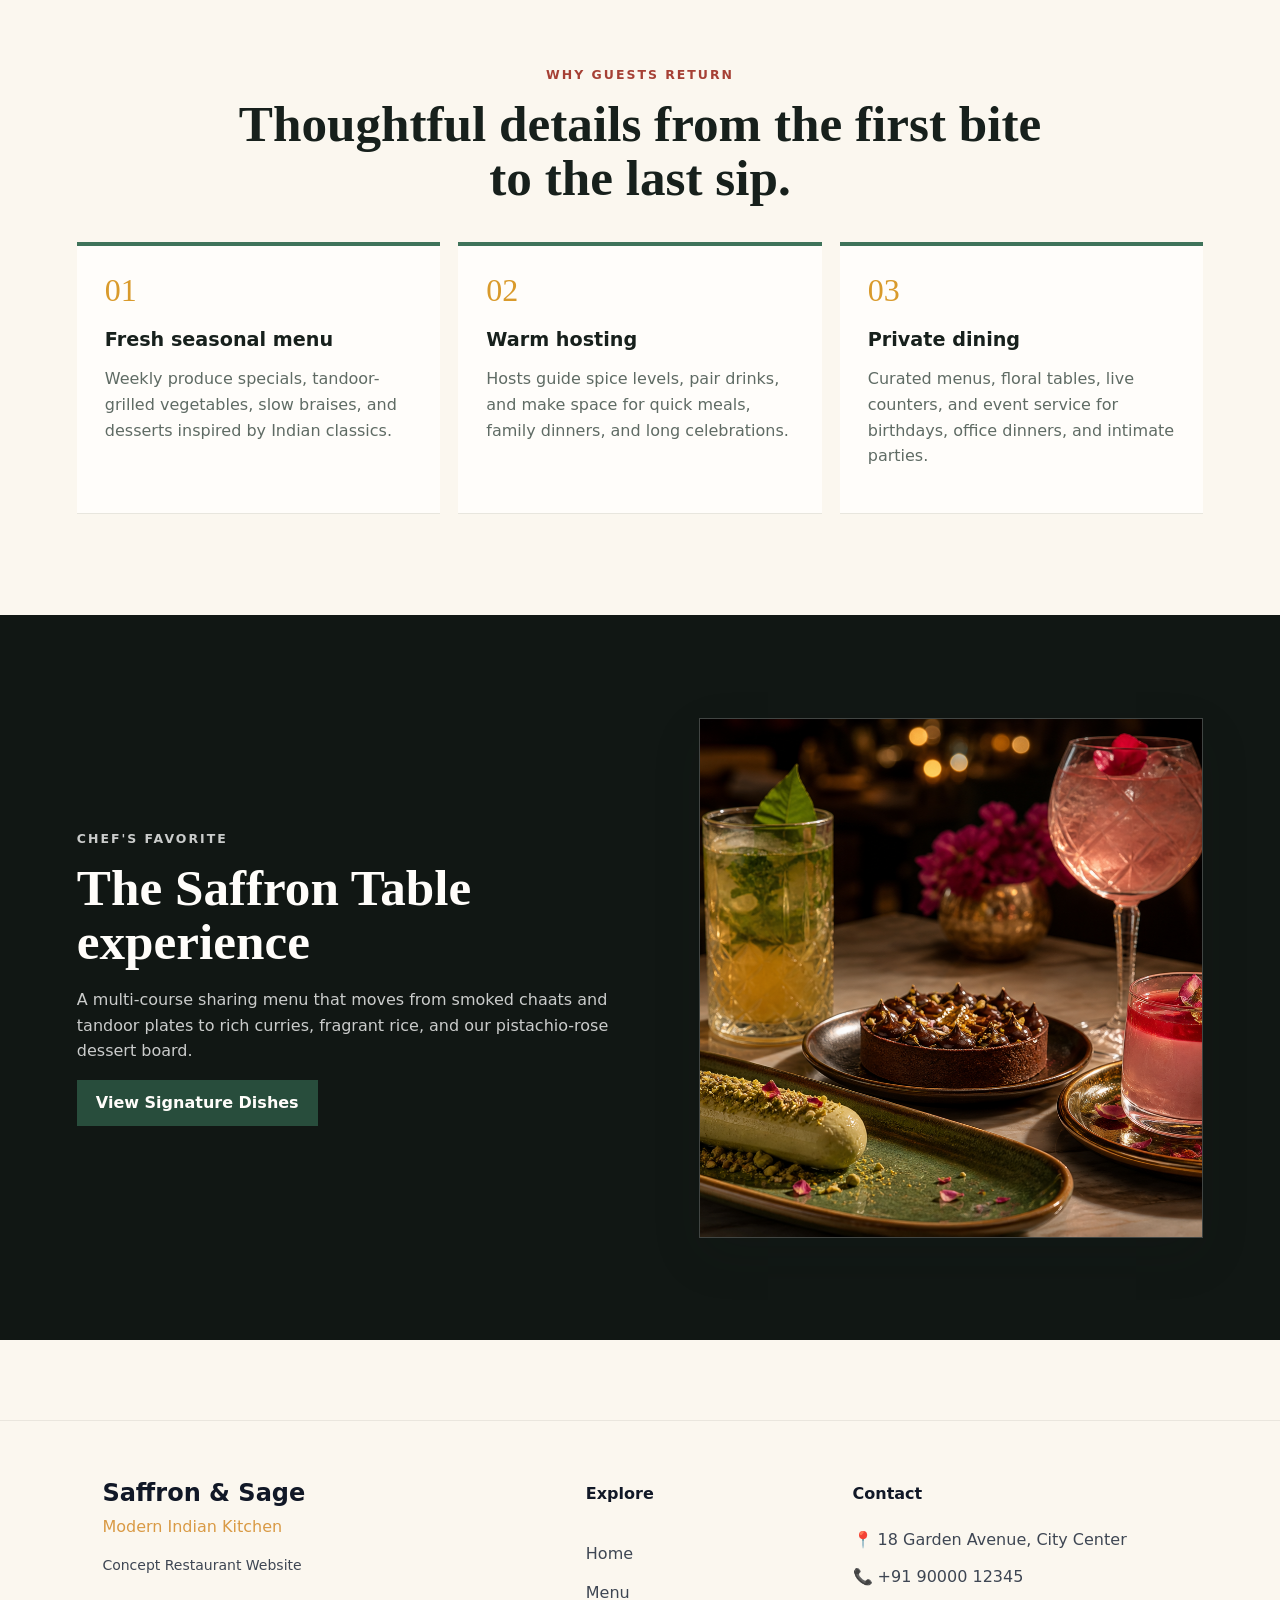
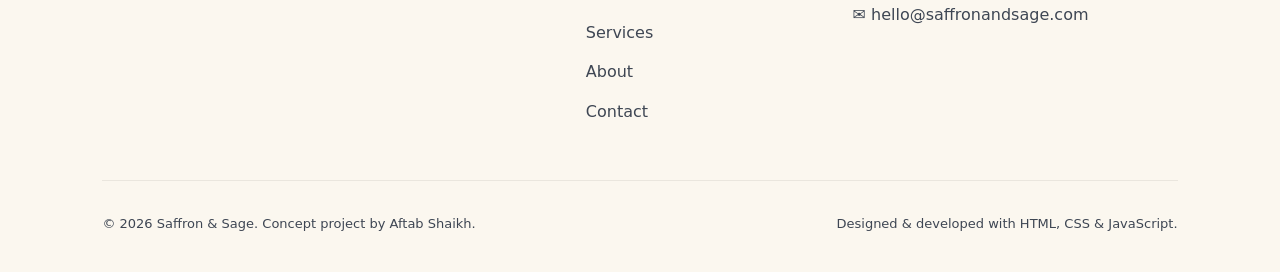
==== commit 857b2a0f: "Updation" ====
--- a/index.html
+++ b/index.html
@@ -24,7 +24,7 @@
     <nav class="primary-nav" id="primary-nav" aria-label="Primary navigation">
       <a href="index.html">Home</a>
       <a href="menu.html">Menu</a>
-      <a href="service.html">Services</a>
+      <a href="services.html">Services</a>
       <a href="about.html">About</a>
       <a href="contact.html">Contact</a>
     </nav>
@@ -80,7 +80,7 @@
             </div>
             <div>
               <span>Bookings</span>
-              <strong>+91 99999 99999</strong>
+              <strong>+91 90000 12345</strong>
             </div>
           </div>
         </div>
@@ -139,10 +139,11 @@
 
     <div class="footer-links">
       <h4>Explore</h4>
-      <a href="#home">Home</a>
-      <a href="#menu">Menu</a>
-      <a href="#about">About</a>
-      <a href="#contact">Contact</a>
+      <a href="index.html">Home</a>
+      <a href="menu.html">Menu</a>
+      <a href="services.html">Services</a>
+      <a href="about.html">About</a>
+      <a href="contact.html">Contact</a>
     </div>
 
     <div class="footer-contact">
